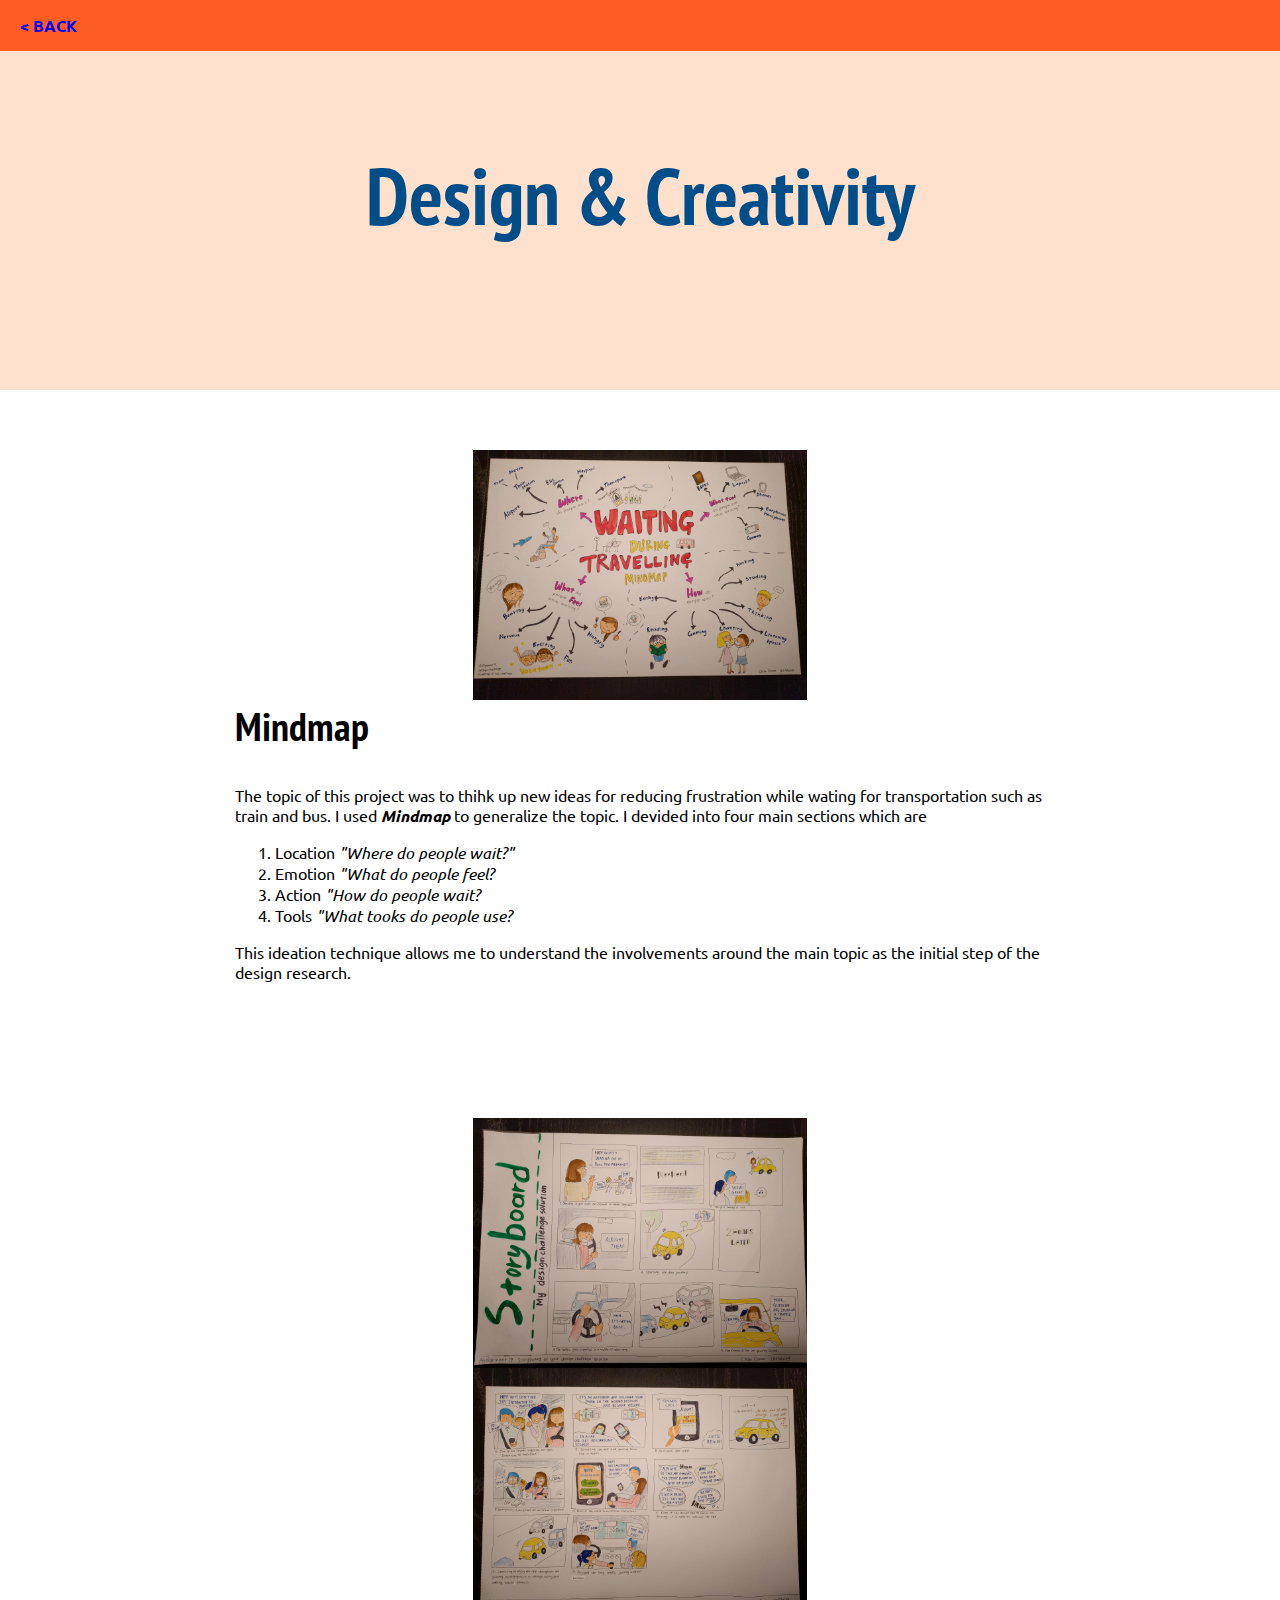
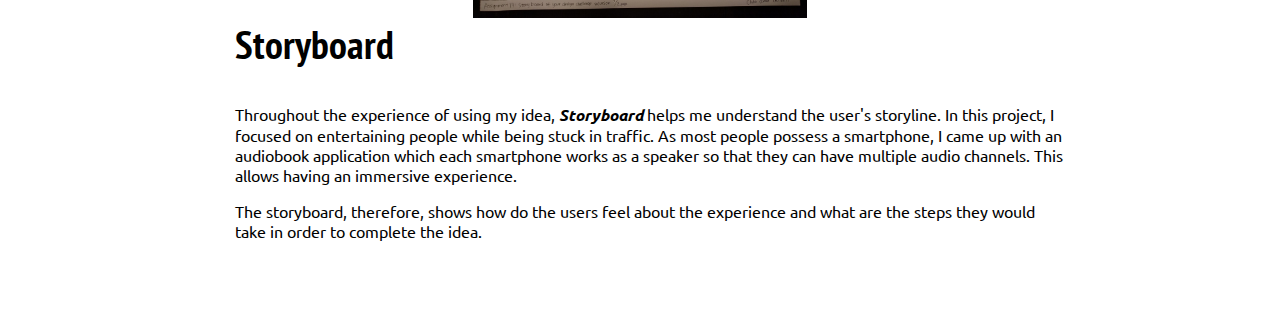
==== [Final]css_resumeChiho/projectdetails.html @ 068a85bd "Added detailed school project1" ====
<!DOCTYPE html>
<html lang="en">
<head>
	<link rel="stylesheet" href="https://use.fontawesome.com/releases/v5.5.0/css/all.css" integrity="sha384-B4dIYHKNBt8Bc12p+WXckhzcICo0wtJAoU8YZTY5qE0Id1GSseTk6S+L3BlXeVIU" crossorigin="anonymous">
	<meta charset="UTF-8">
    <meta name="viewport" content="width=device-width, initial-scale=1.0">
	<title>Design & Creativity</title>
	<link href="https://fonts.googleapis.com/css?family=PT+Sans+Narrow|Ubuntu:400,700" rel="stylesheet">
    <link rel="stylesheet" href="css/styledetails.css">
</head>
<body>
	<header id="details">
		<nav>
			<a href="schoolprojects.html">< Back</a>
		</nav>
		<div class="content-wrap">
			<h1>Design & Creativity</h1>
		</div>
		</header>
</body>
<main>
	<section id="design" class="design">
<!-- Mindmap -->
		<div class="content-wrap">
			<img class="mindmap" src="images/mindmap.jpg" alt="mindmap">
			<div class="column-wide">
		<h2>Mindmap</h2>
		<p>The topic of this project was to thihk up new ideas for reducing frustration while wating for transportation such as train and bus. I used <i><b>Mindmap</b></i> to generalize the topic. I devided into four main sections which are</p>
		<ol>
			<li> Location <i>"Where do people wait?"</i></li>
			<li> Emotion <i>"What do people feel?</i></li>
			<li> Action <i>"How do people wait?</i></li>
			<li> Tools <i>"What tooks do people use?</i></li>
		</ol>
		<p>This ideation technique allows me to understand the involvements around the main topic as the initial step of the design research.</p>
			</div>
		</div>
<!-- Storyboard -->
		<div class="content-wrap">
			<img class="storyboard" src="images/storyboard1.jpg" alt="storyboard1"><img class="storyboard" src="images/storyboard2.jpg" alt="storyboard1">
			<div class="column-wide">
		<h2>Storyboard</h2>
		<p>Throughout the experience of using my idea, <i><b>Storyboard</b></i> helps me understand the user's storyline. In this project, I focused on entertaining people while being stuck in traffic. As most people possess a smartphone, I came up with an audiobook application which each smartphone works as a speaker so that they can have multiple audio channels. This allows having an immersive experience.</p>
		<p>The storyboard, therefore, shows how do the users feel about the experience and what are the steps they would take in order to complete the idea. </p>
			</div>
		</div>
	</section>
</main>
---- [Final]css_resumeChiho/css/styledetails.css ----
/*global styles-----------*/

html {
  box-sizing: border-box;
}
*, *:before, *:after {
  box-sizing: inherit;
}
body {
	font-family: 'Ubuntu', sans-serif;
	margin: 0;
}
h1, h2 {
	font-family: 'PT Sans Narrow', sans-serif;
	font-weight: 400px;
}
h1 {
	font-size: 80px;
}
h2 {
	font-size: 40px;
	margin-top: 0;
}
h3 {
	margin-top: 0;
}
.content-wrap {
	max-width: 950px;
	margin:  0 auto;
	padding: 60px 50px;
	overflow: auto;
}
.column-wide {
	width: 100%;
	float: left;
	padding-left: 20px;
	}
/* Header and footer
------------------------ */
header, footer {
	text-align: center;
	background: #FFE1CE;
	color: #004E89;
}

/*--header--*/
header {
	padding-top: 30px;
	position: relative;
	padding-bottom: 30px;
}

/* Navigation
------------------------ */
nav {
	text-align: left;
	background: #FF5C21;
	position: fixed;
	top: 0;
	width: 100%;
	color: #FFFFFF;
}
nav a {
	display: inline-block;;
	padding: 15px 20px;
	text-decoration: none;
	text-transform: uppercase;
	font-weight: 700;
}

/*image1 Mindmap-----------*/
.mindmap {
	/*position: relative;*/
	wedth:400px;
	height: 250px;
	margin-left: auto;
	margin-right: auto;
	display: block;
}
/*image2 Storyboard---------*/
.storyboard {
	/*position: relative;*/
	wedth:400px;
	height: 250px;
	margin-left: auto;
	margin-right: auto;
	display: block;

}
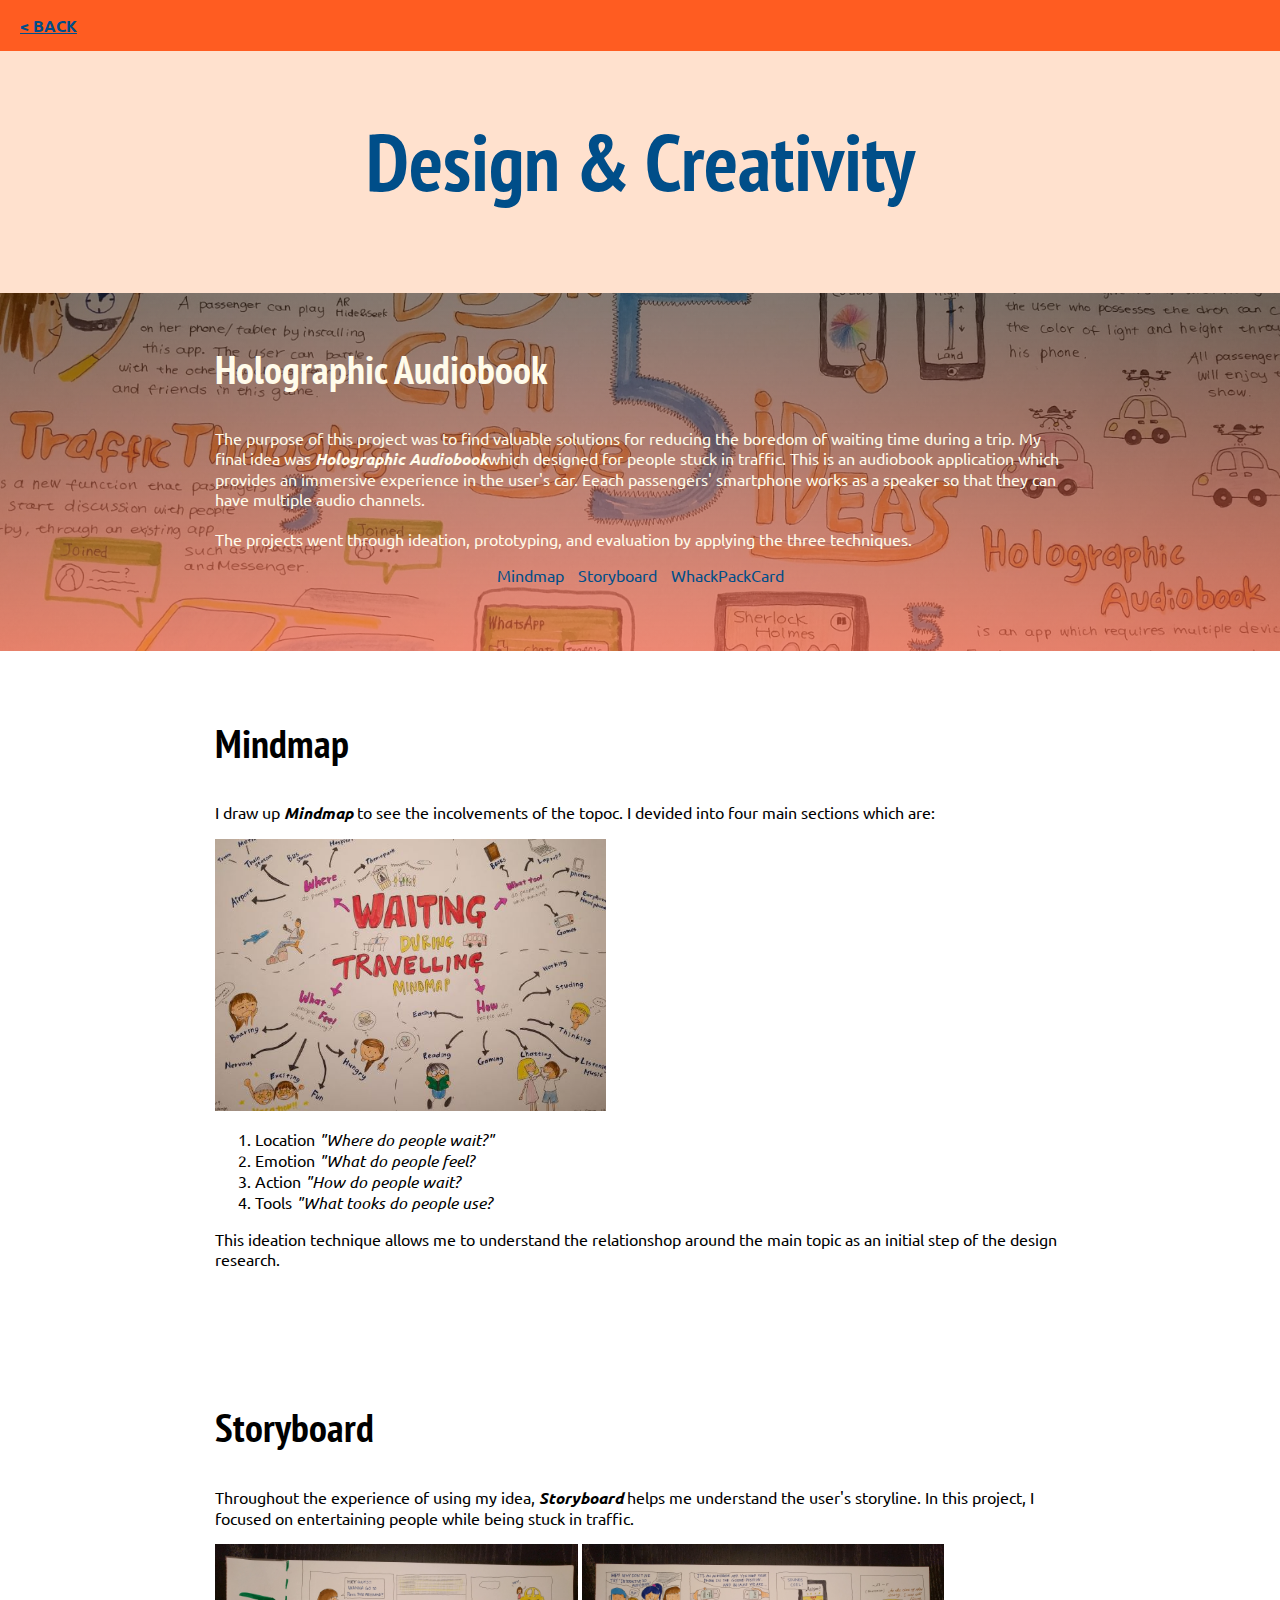
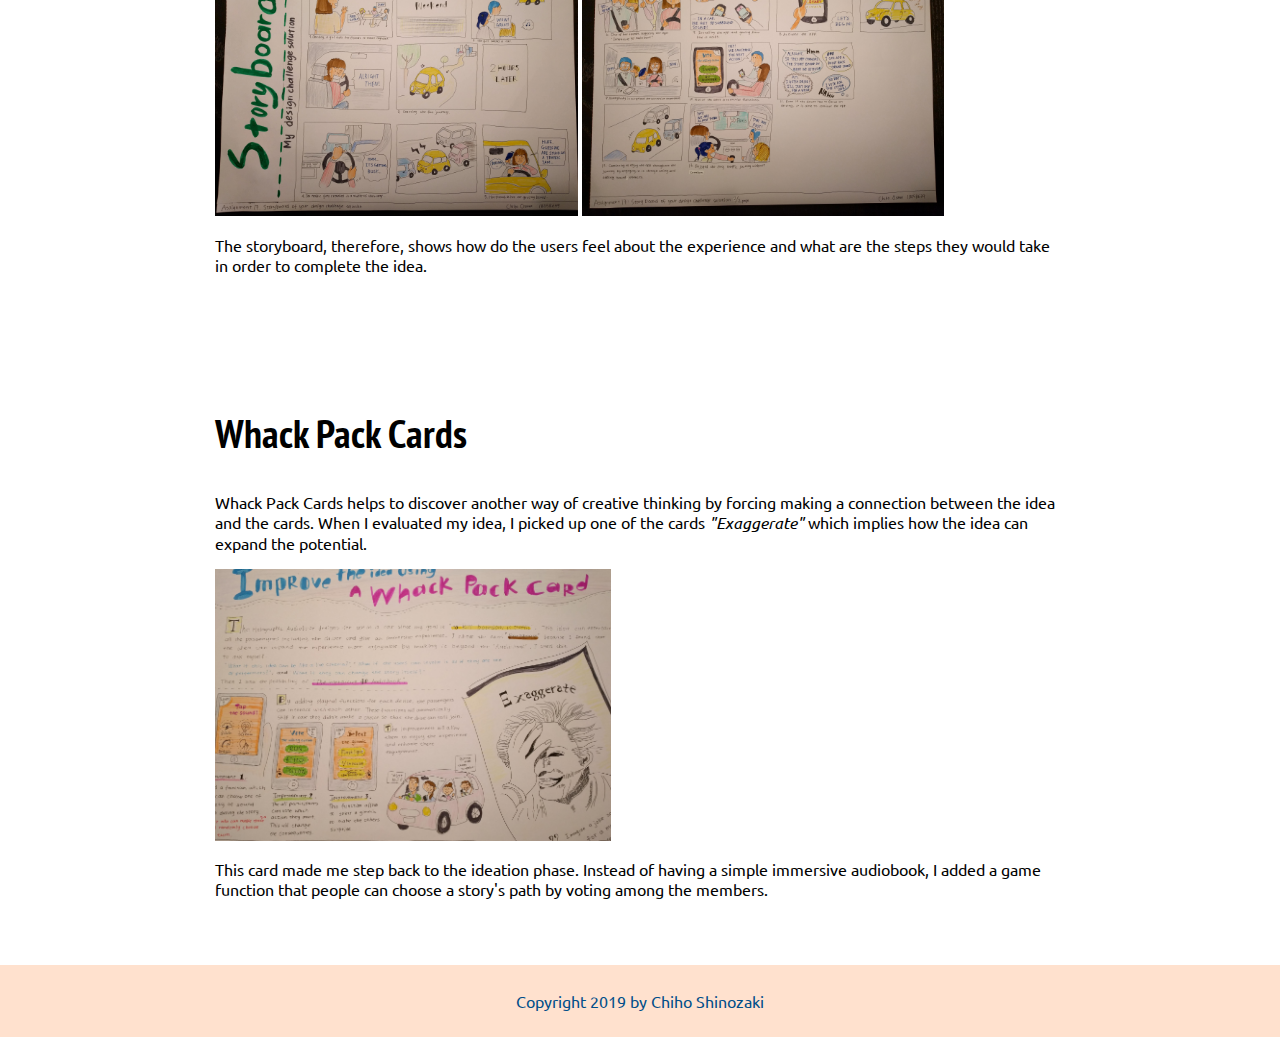
==== commit ec35e339: "Added footer and links to school project1" ====
--- a/[Final]css_resumeChiho/projectdetails.html
+++ b/[Final]css_resumeChiho/projectdetails.html
@@ -19,30 +19,70 @@
 		</header>
 </body>
 <main>
+	<!-- // Introduction -->
+        <article id="education" class="education">
+        <div class="introduction">
+            <div class="content-wrap">
+                <h2>Holographic Audiobook</h2>
+                <p>The purpose of this project was to find valuable solutions for reducing the boredom of waiting time during a trip. My final idea was <i><b>Holographic Audiobook</b></i>which designed for people stuck in traffic. This is an audiobook application which provides an immersive experience in the user's car. Eeach passengers' smartphone works as a speaker so that they can have multiple audio channels.
+                <br>
+                <br>
+                The projects went through ideation, prototyping, and evaluation by applying the three techniques.
+                <div class = "internal-links">
+                <a href="#Mindmap">Mindmap</a>
+                <a href="#Storyboard">Storyboard</a>
+                <a href="#Whackpackcards">WhackPackCard</a>
+            	</div>
+            	</p>
+            </div>
+        </div>
+
 	<section id="design" class="design">
 <!-- Mindmap -->
 		<div class="content-wrap">
-			<img class="mindmap" src="images/mindmap.jpg" alt="mindmap">
-			<div class="column-wide">
+		<p> <a name="Mindmap"></a></p>
 		<h2>Mindmap</h2>
-		<p>The topic of this project was to thihk up new ideas for reducing frustration while wating for transportation such as train and bus. I used <i><b>Mindmap</b></i> to generalize the topic. I devided into four main sections which are</p>
+		<p>I draw up <i><b>Mindmap</b></i> to see the incolvements of the topoc. I devided into four main sections which are:</p>
+		<div class ="mindmap">
+				<img src="images/mindmap1.jpg" alt="mindmap">
+			</div>
 		<ol>
 			<li> Location <i>"Where do people wait?"</i></li>
 			<li> Emotion <i>"What do people feel?</i></li>
 			<li> Action <i>"How do people wait?</i></li>
 			<li> Tools <i>"What tooks do people use?</i></li>
 		</ol>
-		<p>This ideation technique allows me to understand the involvements around the main topic as the initial step of the design research.</p>
-			</div>
+		<p>This ideation technique allows me to understand the relationshop around the main topic as an initial step of the design research.</p>
 		</div>
 <!-- Storyboard -->
 		<div class="content-wrap">
-			<img class="storyboard" src="images/storyboard1.jpg" alt="storyboard1"><img class="storyboard" src="images/storyboard2.jpg" alt="storyboard1">
-			<div class="column-wide">
-		<h2>Storyboard</h2>
-		<p>Throughout the experience of using my idea, <i><b>Storyboard</b></i> helps me understand the user's storyline. In this project, I focused on entertaining people while being stuck in traffic. As most people possess a smartphone, I came up with an audiobook application which each smartphone works as a speaker so that they can have multiple audio channels. This allows having an immersive experience.</p>
+		<p> <a name="Storyboard"></a></p>
+		<h2>Storyboard</h2>		
+		<p>Throughout the experience of using my idea, <i><b>Storyboard</b></i> helps me understand the user's storyline. In this project, I focused on entertaining people while being stuck in traffic. </p>
+		<div id="wrap">
+			<img class="left" src="images/storyboard1.jpg" alt="storyboard1">
+			<img class="right" src="images/storyboard2.jpg" alt="storyboard1">
+			</div>
 		<p>The storyboard, therefore, shows how do the users feel about the experience and what are the steps they would take in order to complete the idea. </p>
+		</div>
+<!-- Whack Pack Evaluation -->
+		<div class="content-wrap">
+		<p> <a name="Whackoackcards"></a></p>
+		<h2>Whack Pack Cards</h2>
+		<p>Whack Pack Cards helps to discover another way of creative thinking by forcing making a connection between the idea and the cards. When I evaluated my idea, I picked up one of the cards <i>"Exaggerate"</i> which implies how the idea can expand the potential.</p>
+		<div class ="whackpack">
+				<img src="images/whackpack.jpg" alt="Whack Pack Cards">
 			</div>
+		<p> This card made me step back to the ideation phase. Instead of having a simple immersive audiobook, I added a game function that people can choose a story's path by voting among the members.</p>
 		</div>
+
+
 	</section>
+	</article> 
 </main>
+ <!-- // Footer & contact info -->
+    <footer id="contact">
+        <div class="contact-wrap">
+            <p>Copyright 2019 by Chiho Shinozaki</p>
+        </div>
+    </footer>
--- a/[Final]css_resumeChiho/css/styledetails.css
+++ b/[Final]css_resumeChiho/css/styledetails.css
@@ -12,10 +12,11 @@
 }
 h1, h2 {
 	font-family: 'PT Sans Narrow', sans-serif;
-	font-weight: 400px;
+	/*font-weight: 400px;*/
 }
 h1 {
 	font-size: 80px;
+	margin: 0;
 }
 h2 {
 	font-size: 40px;
@@ -27,14 +28,14 @@
 .content-wrap {
 	max-width: 950px;
 	margin:  0 auto;
-	padding: 60px 50px;
+	padding-top: -50px;
+	padding: 50px 50px;
 	overflow: auto;
 }
-.column-wide {
-	width: 100%;
-	float: left;
-	padding-left: 20px;
-	}
+a {
+	color: #004E89;
+	text-decoration: none;
+}
 /* Header and footer
 ------------------------ */
 header, footer {
@@ -45,10 +46,19 @@
 
 /*--header--*/
 header {
-	padding-top: 30px;
+	padding-top: 60px;
 	position: relative;
 	padding-bottom: 30px;
 }
+/*--footer--*/
+footer {
+	text-align: center;
+}
+.contact-wrap {
+	padding: 10px;
+	display: inline-block;
+}
+
 
 /* Navigation
 ------------------------ */
@@ -67,23 +77,64 @@
 	text-transform: uppercase;
 	font-weight: 700;
 }
+nav a:hover {
+	text-decoration-line: underline;
+}
 
+/*introduction*/
+.introduction {
+	background: linear-gradient(rgba(0, 0, 0, 0.4), rgba(255,99,71, 0.6)),
+				url(../images/designcreativity.jpg) no-repeat fixed;
+				background-size: 100%;
+				color: #FFFBEA;
+}
+/*Internal links*/
+.internal-links {
+	text-align: center;
+	word-spacing: 10px;
+}
+
+.internal-links a:hover {
+	text-decoration-line: underline;
+}
 /*image1 Mindmap-----------*/
 .mindmap {
-	/*position: relative;*/
+	/*wedth:400px;*/
+	height: 250px;
+	margin-left: auto;
+	margin-right: auto;
+	margin-bottom: 40px;
+	display: block;
+}
+.mindmap img {
+	height: 272px; 
+
+}
+
+/*image2 Storyboard---------*/
+#work {
+	width: 485px;
+}
+.left {
+	/*width: 400;*/
+	height: 272px;
+}
+.right {
+	/*width: 400;*/
+	height: 272px;
+}
+
+/*image3 Whackpack*/
+.whackpack {
+	position: relative;
 	wedth:400px;
 	height: 250px;
 	margin-left: auto;
 	margin-right: auto;
+	margin-bottom: 40px;
 	display: block;
 }
-/*image2 Storyboard---------*/
-.storyboard {
-	/*position: relative;*/
-	wedth:400px;
-	height: 250px;
-	margin-left: auto;
-	margin-right: auto;
-	display: block;
+.whackpack img {
+	height: 272px;
 
 }